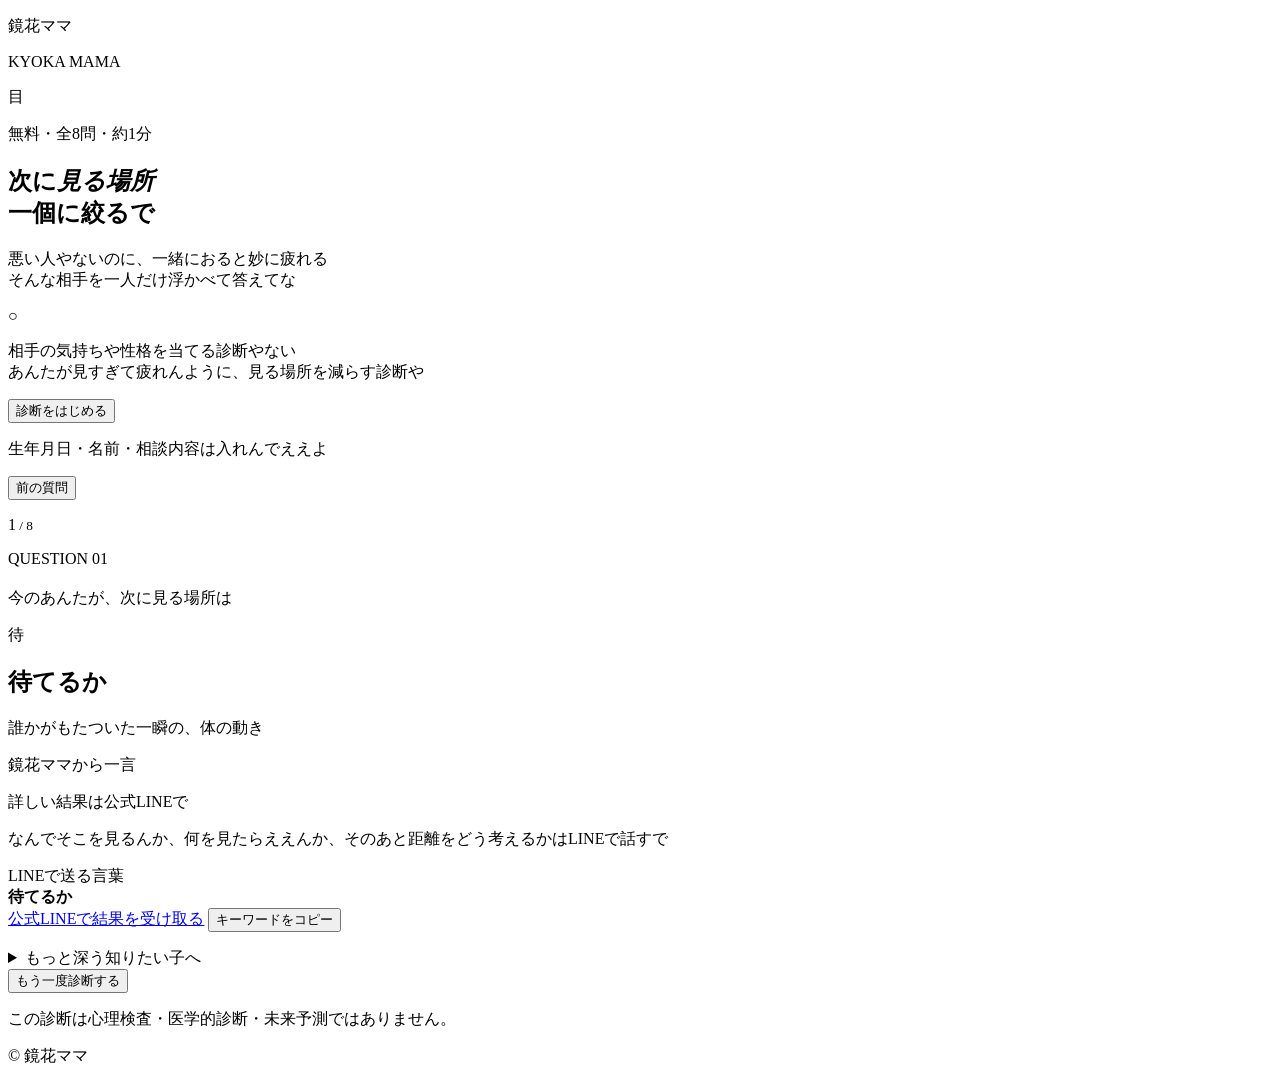
==== index.html @ c2f50af3 "Add diagnosis page" ====
<!doctype html>
<html lang="ja">
<head>
  <meta charset="utf-8">
  <meta name="viewport" content="width=device-width,initial-scale=1,viewport-fit=cover">
  <meta name="theme-color" content="#0d1230">
  <meta name="description" content="悪い人やないのに一緒におると疲れる相手を思い浮かべて、次に見る場所を一つに絞る鏡花ママの無料診断です。">
  <title>鏡花ママの無料診断｜次に見る場所</title>
  <link rel="icon" type="image/svg+xml" href="data:image/svg+xml,%3Csvg xmlns='http://www.w3.org/2000/svg' viewBox='0 0 64 64'%3E%3Crect width='64' height='64' rx='14' fill='%230d1230'/%3E%3Ccircle cx='32' cy='32' r='20' fill='none' stroke='%23dcc98d' stroke-width='3'/%3E%3Ccircle cx='32' cy='32' r='10' fill='none' stroke='%237bd9e5' stroke-width='2'/%3E%3C/svg%3E">
  <link rel="stylesheet" href="styles.css">
</head>
<body>
  <div class="stars" aria-hidden="true"></div>
  <main class="app-shell">
    <header class="brand" aria-label="鏡花ママ">
      <div class="brand-mark" aria-hidden="true"><span></span></div>
      <div>
        <p class="brand-jp">鏡花ママ</p>
        <p class="brand-en">KYOKA MAMA</p>
      </div>
    </header>

    <section id="start" class="screen is-active" aria-labelledby="start-title">
      <div class="hero-ring" aria-hidden="true">
        <div class="ring ring-outer"></div><div class="ring ring-inner"></div><span>目</span>
      </div>
      <p class="eyebrow">無料・全8問・約1分</p>
      <h1 id="start-title">次に<em>見る場所</em><br>一個に絞るで</h1>
      <p class="lead">悪い人やないのに、一緒におると妙に疲れる<br>そんな相手を一人だけ浮かべて答えてな</p>
      <div class="notice"><span aria-hidden="true">○</span><p>相手の気持ちや性格を当てる診断やない<br>あんたが見すぎて疲れんように、見る場所を減らす診断や</p></div>
      <button id="start-button" class="primary-button" type="button">診断をはじめる</button>
      <p class="privacy-note">生年月日・名前・相談内容は入れんでええよ</p>
    </section>

    <section id="quiz" class="screen" aria-live="polite" aria-labelledby="question-title">
      <div class="quiz-top">
        <button id="back-button" class="back-button" type="button">前の質問</button>
        <p><span id="question-number">1</span><small> / 8</small></p>
      </div>
      <div class="progress" role="progressbar" aria-valuemin="1" aria-valuemax="8" aria-valuenow="1"><span id="progress-bar"></span></div>
      <p id="question-label" class="eyebrow">QUESTION 01</p>
      <h2 id="question-title"></h2>
      <div id="options" class="options"></div>
    </section>

    <section id="result" class="screen" aria-labelledby="result-title">
      <p class="eyebrow">今のあんたが、次に見る場所は</p>
      <div id="result-symbol" class="result-symbol" aria-hidden="true">待</div>
      <h2 id="result-title">待てるか</h2>
      <p id="result-subtitle" class="result-subtitle">誰かがもたついた一瞬の、体の動き</p>
      <div class="result-card">
        <p class="card-label">鏡花ママから一言</p>
        <p id="result-preview"></p>
      </div>
      <div class="line-panel">
        <p class="line-kicker">詳しい結果は公式LINEで</p>
        <p>なんでそこを見るんか、何を見たらええんか、そのあと距離をどう考えるかはLINEで話すで</p>
        <div class="keyword-box">LINEで送る言葉<br><strong id="result-keyword">待てるか</strong></div>
        <a id="line-link" class="line-button" href="https://lin.ee/8yc44Z8" target="_blank" rel="noopener">公式LINEで結果を受け取る</a>
        <button id="copy-keyword" class="text-button" type="button">キーワードをコピー</button>
        <p id="copy-status" class="copy-status" aria-live="polite"></p>
      </div>
      <details class="paid-info">
        <summary>もっと深う知りたい子へ</summary>
        <div>
          <p>相手とのことだけやのうて、あんた自身が繰り返してる流れや、守ってきたものまで一緒に整理する本鑑定もあるで</p>
          <dl>
            <div><dt>初回</dt><dd>5,500円／11,000円</dd></div>
            <div><dt>通常・2回目以降</dt><dd>11,000円／22,000円</dd></div>
          </dl>
          <p class="small-note">内容とコースの違いは公式LINEで案内するで<br>本鑑定のあとは、あんただけの鑑定書PDFを送るからな</p>
        </div>
      </details>
      <button id="retry-button" class="retry-button" type="button">もう一度診断する</button>
      <p class="disclaimer">この診断は心理検査・医学的診断・未来予測ではありません。</p>
    </section>
  </main>
  <footer>© 鏡花ママ</footer>
  <script src="app.js"></script>
</body>
</html>
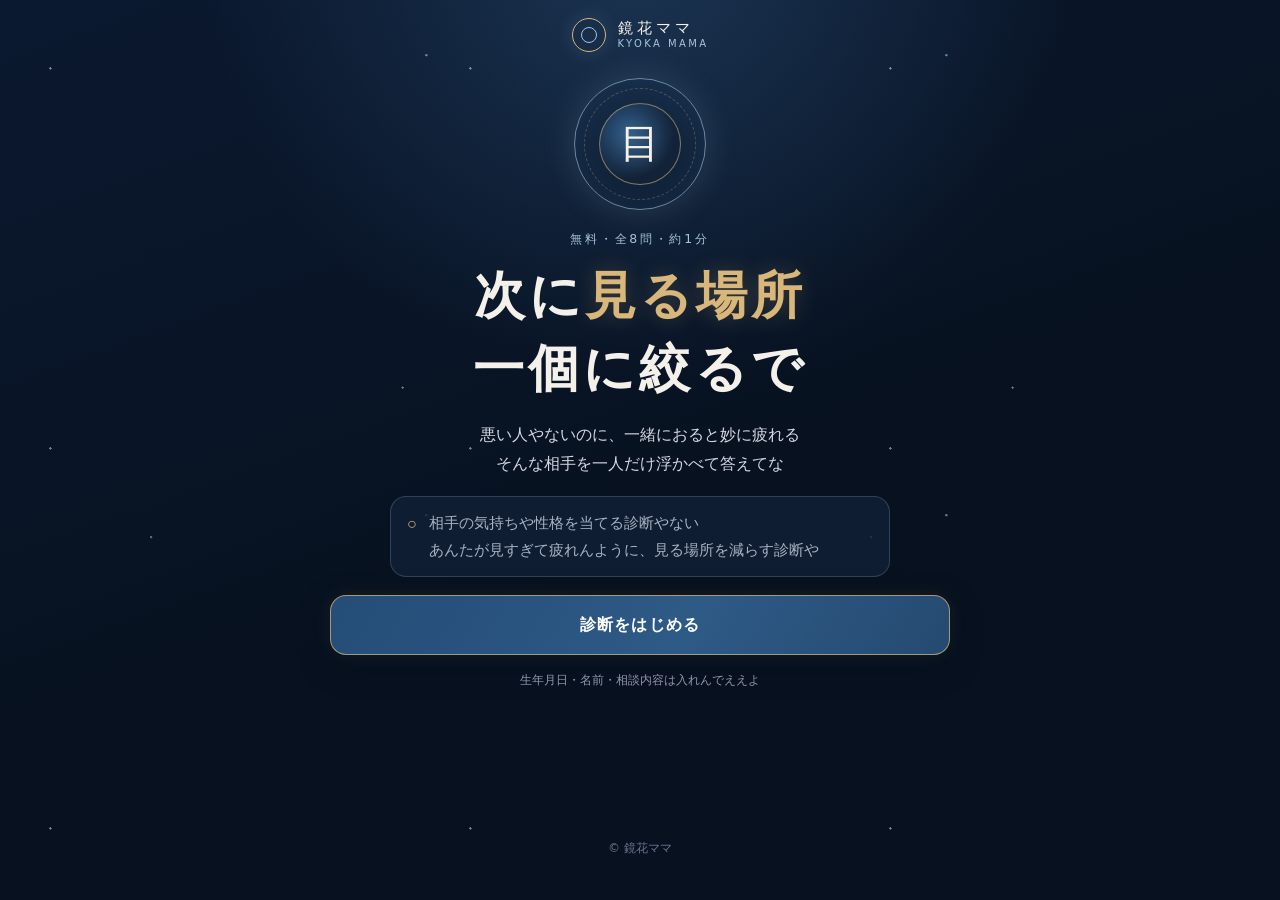
==== commit be4ff5c9: "Keep diagnosis out of search results" ====
--- a/index.html
+++ b/index.html
@@ -3,6 +3,8 @@
 <head>
   <meta charset="utf-8">
   <meta name="viewport" content="width=device-width,initial-scale=1,viewport-fit=cover">
+  <meta name="robots" content="noindex,nofollow,noarchive,nosnippet,noimageindex">
+  <meta name="googlebot" content="noindex,nofollow,noarchive,nosnippet,noimageindex">
   <meta name="theme-color" content="#0d1230">
   <meta name="description" content="悪い人やないのに一緒におると疲れる相手を思い浮かべて、次に見る場所を一つに絞る鏡花ママの無料診断です。">
   <title>鏡花ママの無料診断｜次に見る場所</title>
--- a/styles.css
+++ b/styles.css
@@ -0,0 +1,16 @@
+:root{
+  --night:#07111f;--night-2:#0b1930;--panel:#122238;--panel-2:#1b2c45;
+  --moon:#f4f1ea;--muted:#a8b3c2;--gold:#d9b679;--aqua:#a8c4da;
+  --violet:#2e5a86;--line:#06c755;--border:rgba(168,196,218,.22);
+  color-scheme:dark;font-family:"Hiragino Mincho ProN","Yu Mincho",YuMincho,"Noto Serif JP",serif;
+}
+*{box-sizing:border-box}html{min-height:100%;background:var(--night)}body{margin:0;min-height:100vh;color:var(--moon);background:radial-gradient(circle at 50% -5%,#1b3452 0,transparent 38%),linear-gradient(160deg,var(--night-2),var(--night) 58%);font-size:16px;line-height:1.8;overflow-x:hidden}
+button,a{font:inherit}button{color:inherit}.stars{position:fixed;inset:0;pointer-events:none;opacity:.46;background-image:radial-gradient(circle at 12% 18%,#fff 0 1px,transparent 1.4px),radial-gradient(circle at 82% 12%,#a5f5ff 0 1px,transparent 1.5px),radial-gradient(circle at 66% 68%,#fff 0 .8px,transparent 1.4px),radial-gradient(circle at 21% 79%,#dcc98d 0 1px,transparent 1.5px);background-size:420px 380px,520px 460px,610px 570px,720px 680px}
+.app-shell{position:relative;width:min(100% - 32px,620px);margin:0 auto;min-height:calc(100vh - 62px);padding:18px 0 64px}.brand{display:flex;align-items:center;justify-content:center;gap:12px;margin-bottom:26px}.brand-mark{width:34px;height:34px;border:1px solid var(--gold);border-radius:50%;display:grid;place-items:center;box-shadow:0 0 20px rgba(168,196,218,.16)}.brand-mark span{width:16px;height:16px;border:1px solid var(--aqua);border-radius:50%}.brand p{margin:0;line-height:1.25}.brand-jp{font-size:15px;letter-spacing:.28em}.brand-en{font-family:ui-sans-serif,system-ui,sans-serif;font-size:10px;letter-spacing:.24em;color:var(--aqua)}
+.screen{display:none;animation:rise .5s ease both}.screen.is-active{display:block}@keyframes rise{from{opacity:0;transform:translateY(10px)}to{opacity:1;transform:none}}
+#start{text-align:center}.hero-ring{position:relative;width:132px;height:132px;margin:0 auto 18px;display:grid;place-items:center}.ring{position:absolute;border-radius:50%}.ring-outer{inset:0;border:1px solid rgba(168,196,218,.62);box-shadow:0 0 34px rgba(168,196,218,.16),inset 0 0 24px rgba(46,90,134,.18)}.ring-outer:before{content:"";position:absolute;inset:9px;border:1px dashed rgba(217,182,121,.3);border-radius:50%}.ring-inner{inset:25px;background:radial-gradient(circle at 35% 35%,#2e5a86,#122238 64%);border:1px solid rgba(217,182,121,.56)}.hero-ring span{position:relative;font-size:40px;color:var(--moon);text-shadow:0 0 20px rgba(255,255,255,.2)}.eyebrow{font-family:ui-sans-serif,system-ui,sans-serif;color:var(--aqua);letter-spacing:.22em;font-size:.78rem;margin:0 0 10px;text-transform:uppercase}h1,h2{font-weight:600;line-height:1.42;letter-spacing:.08em;margin:0}h1{font-size:clamp(2rem,8vw,3.2rem)}h1 em{font-style:normal;color:var(--gold);text-shadow:0 0 22px rgba(217,182,121,.24)}.lead{max-width:510px;margin:15px auto;color:#d6d7e3}.notice{display:flex;text-align:left;gap:12px;max-width:500px;margin:18px auto;padding:13px 16px;border:1px solid var(--border);background:rgba(18,34,56,.76);border-radius:16px}.notice span{color:var(--gold)}.notice p{margin:0;font-size:.92rem;color:var(--muted)}
+.primary-button,.line-button{display:flex;align-items:center;justify-content:center;width:100%;min-height:60px;border:1px solid rgba(217,182,121,.72);border-radius:16px;background:linear-gradient(120deg,#244d77,#2e5a86 58%,#254a70);box-shadow:0 10px 32px rgba(5,15,31,.42),0 0 20px rgba(217,182,121,.1);color:white;font-weight:700;letter-spacing:.08em;text-decoration:none;cursor:pointer;transition:transform .2s,filter .2s}.primary-button:hover,.line-button:hover{transform:translateY(-2px);filter:brightness(1.08)}.privacy-note{font-family:ui-sans-serif,system-ui,sans-serif;font-size:.78rem;color:#9296ae;margin-top:14px}
+.quiz-top{display:flex;justify-content:space-between;align-items:center;margin:14px 0 10px}.quiz-top p{font-family:ui-sans-serif,system-ui,sans-serif;font-size:1.45rem;margin:0}.quiz-top small{font-size:.85rem;color:var(--muted)}.back-button,.text-button,.retry-button{border:0;background:none;cursor:pointer;color:var(--muted);text-decoration:underline;text-underline-offset:4px}.progress{height:5px;background:rgba(255,255,255,.1);border-radius:99px;overflow:hidden;margin:0 0 34px}.progress span{display:block;height:100%;width:12.5%;background:linear-gradient(90deg,var(--aqua),var(--gold));border-radius:inherit;transition:width .35s ease}#quiz h2{font-size:clamp(1.45rem,5.5vw,2rem);margin:0 0 28px}.options{display:grid;gap:12px}.option{display:grid;grid-template-columns:38px 1fr;gap:10px;align-items:center;text-align:left;width:100%;min-height:68px;padding:12px 17px;border-radius:15px;border:1px solid var(--border);background:rgba(18,34,56,.82);cursor:pointer;transition:border-color .2s,background .2s,transform .2s}.option:hover,.option:focus-visible{border-color:var(--gold);background:rgba(27,44,69,.96);transform:translateY(-1px);outline:none}.option-letter{width:30px;height:30px;display:grid;place-items:center;border:1px solid rgba(217,182,121,.62);border-radius:50%;font-family:ui-sans-serif,system-ui,sans-serif;color:var(--gold)}.option-text{font-family:"Hiragino Kaku Gothic ProN","Yu Gothic",sans-serif;line-height:1.55}
+#result{text-align:center}.result-symbol{width:116px;height:116px;margin:10px auto 18px;display:grid;place-items:center;border:1px solid var(--gold);border-radius:50%;font-size:42px;background:radial-gradient(circle,#254a70,#122238 70%);box-shadow:0 0 28px rgba(217,182,121,.18)}#result h2{font-size:clamp(2rem,8vw,2.8rem)}.result-subtitle{color:var(--aqua);margin:8px 0 26px}.result-card,.line-panel,.paid-info{border:1px solid var(--border);background:rgba(18,34,56,.86);border-radius:18px;text-align:left}.result-card{padding:22px;margin:0 0 18px}.card-label,.line-kicker{color:var(--gold);font-weight:700;margin:0 0 8px}.result-card p:last-child{margin:0}.line-panel{padding:24px;margin:0 0 16px}.line-panel>p{margin-top:0}.keyword-box{text-align:center;padding:13px;border:1px dashed rgba(217,182,121,.48);border-radius:12px;margin:18px 0}.keyword-box strong{font-size:1.25rem;color:var(--gold)}.line-button{background:linear-gradient(120deg,#00a94b,var(--line));border-color:#66ea99;box-shadow:0 10px 28px rgba(6,199,85,.18)}.text-button{display:block;margin:14px auto 0}.copy-status{min-height:1.6em;margin:4px 0 0!important;text-align:center;font-size:.83rem;color:var(--aqua)}.paid-info{margin:16px 0;text-align:left;overflow:hidden}.paid-info summary{cursor:pointer;padding:18px 20px;color:var(--gold);font-weight:700}.paid-info>div{padding:0 20px 20px}.paid-info dl{margin:16px 0}.paid-info dl div{display:flex;justify-content:space-between;gap:20px;padding:9px 0;border-bottom:1px solid var(--border)}.paid-info dt,.paid-info dd{margin:0}.small-note,.disclaimer{font-size:.82rem;color:var(--muted)}.retry-button{margin-top:22px}.disclaimer{margin-top:28px}footer{text-align:center;color:#6f738f;font-size:.75rem;padding:0 16px 22px;font-family:ui-sans-serif,system-ui,sans-serif}
+@media (max-width:480px){.app-shell{width:min(100% - 24px,620px);padding-top:18px}.brand{margin-bottom:30px}.hero-ring{width:132px;height:132px}.primary-button,.line-button{min-height:56px}.paid-info dl div{display:block}.paid-info dd{margin-top:2px}}
+@media (prefers-reduced-motion:reduce){*,*:before,*:after{scroll-behavior:auto!important;animation:none!important;transition:none!important}}
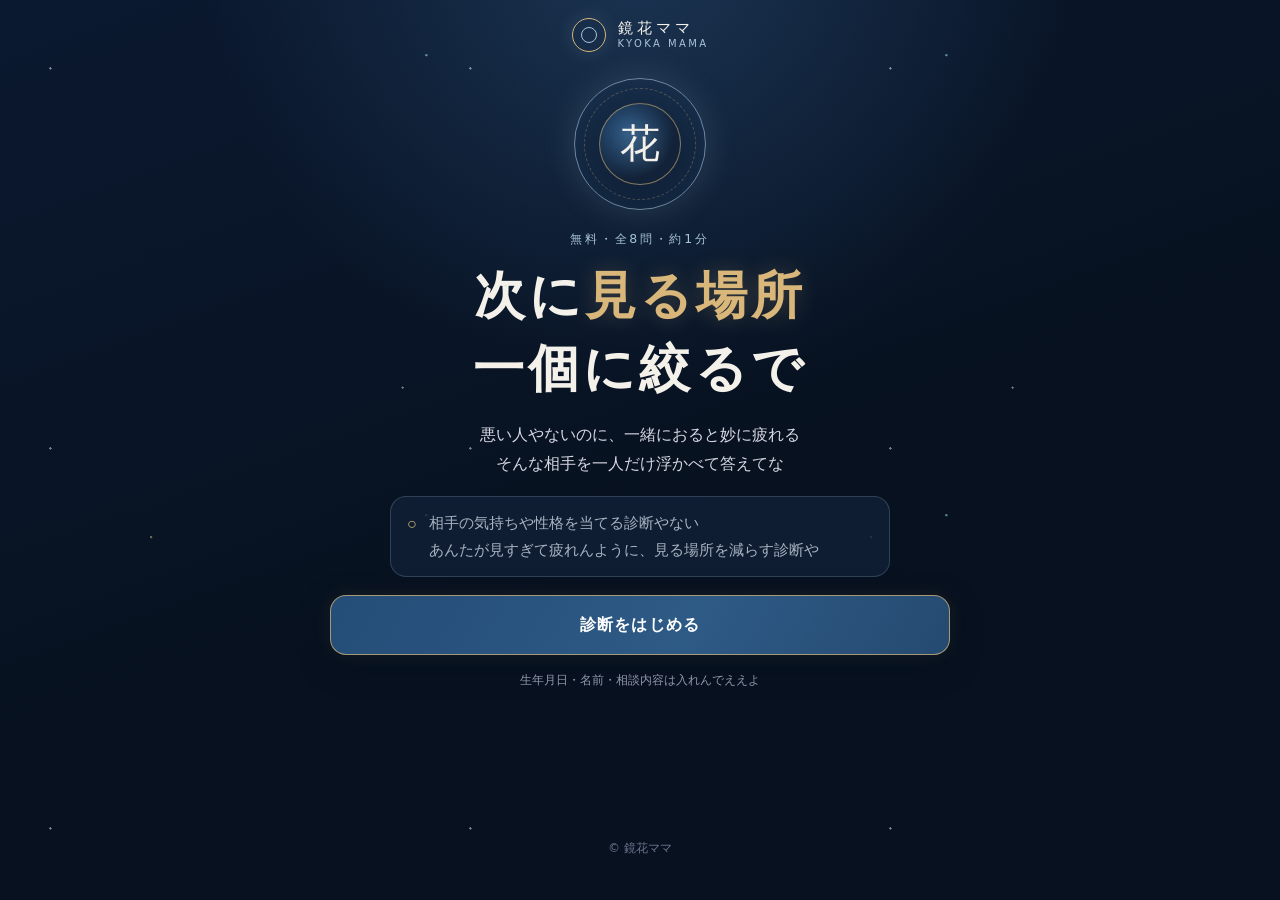
==== commit 9391f97c: "Replace eye-like emblem with softer flower mark" ====
--- a/index.html
+++ b/index.html
@@ -24,7 +24,7 @@
 
     <section id="start" class="screen is-active" aria-labelledby="start-title">
       <div class="hero-ring" aria-hidden="true">
-        <div class="ring ring-outer"></div><div class="ring ring-inner"></div><span>目</span>
+        <div class="ring ring-outer"></div><div class="ring ring-inner"></div><span>花</span>
       </div>
       <p class="eyebrow">無料・全8問・約1分</p>
       <h1 id="start-title">次に<em>見る場所</em><br>一個に絞るで</h1>
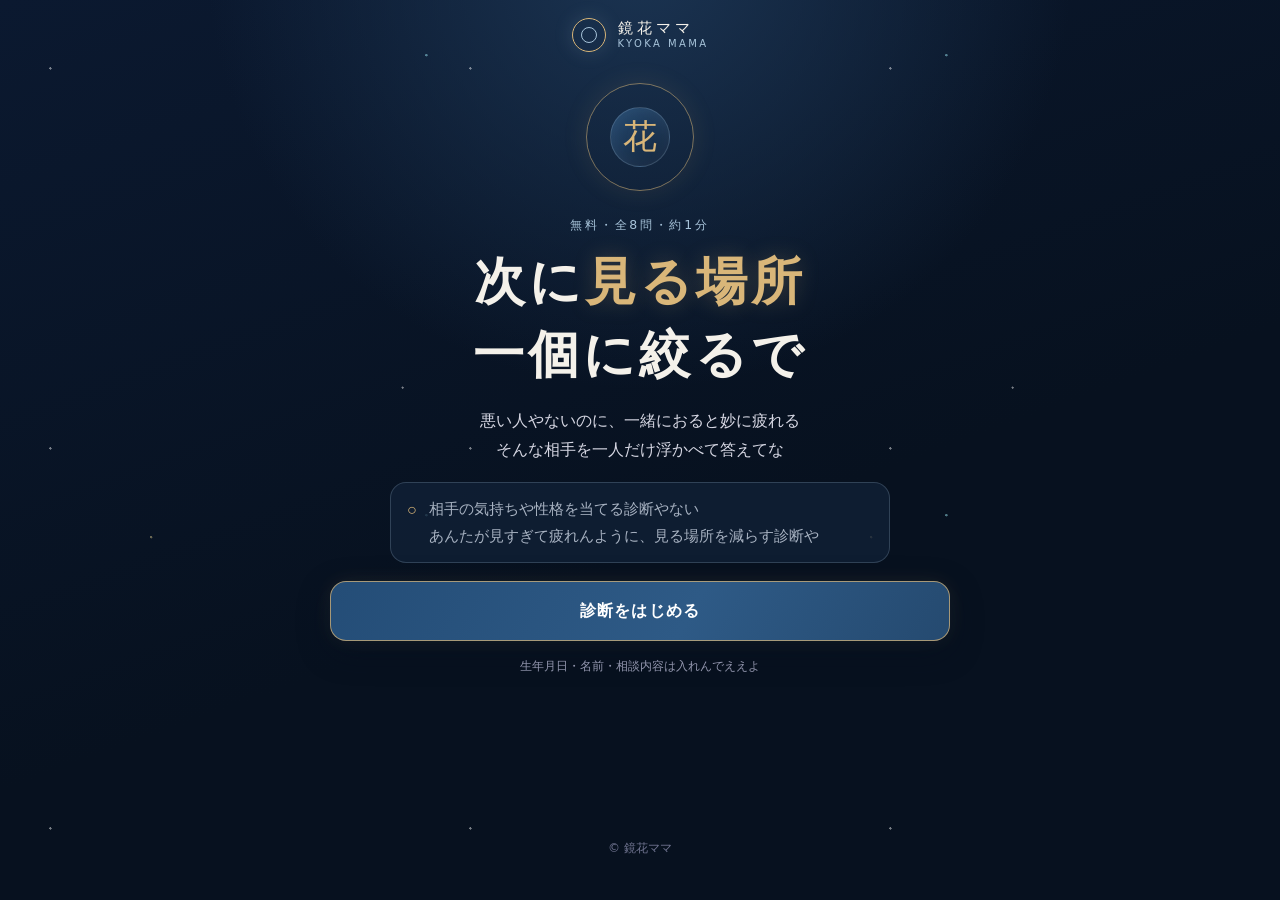
==== commit 5db2408a: "料金表を削除" ====
--- a/index.html
+++ b/index.html
@@ -66,10 +66,6 @@
         <summary>もっと深う知りたい子へ</summary>
         <div>
           <p>相手とのことだけやのうて、あんた自身が繰り返してる流れや、守ってきたものまで一緒に整理する本鑑定もあるで</p>
-          <dl>
-            <div><dt>初回</dt><dd>5,500円／11,000円</dd></div>
-            <div><dt>通常・2回目以降</dt><dd>11,000円／22,000円</dd></div>
-          </dl>
           <p class="small-note">内容とコースの違いは公式LINEで案内するで<br>本鑑定のあとは、あんただけの鑑定書PDFを送るからな</p>
         </div>
       </details>
--- a/styles.css
+++ b/styles.css
@@ -8,9 +8,9 @@
 button,a{font:inherit}button{color:inherit}.stars{position:fixed;inset:0;pointer-events:none;opacity:.46;background-image:radial-gradient(circle at 12% 18%,#fff 0 1px,transparent 1.4px),radial-gradient(circle at 82% 12%,#a5f5ff 0 1px,transparent 1.5px),radial-gradient(circle at 66% 68%,#fff 0 .8px,transparent 1.4px),radial-gradient(circle at 21% 79%,#dcc98d 0 1px,transparent 1.5px);background-size:420px 380px,520px 460px,610px 570px,720px 680px}
 .app-shell{position:relative;width:min(100% - 32px,620px);margin:0 auto;min-height:calc(100vh - 62px);padding:18px 0 64px}.brand{display:flex;align-items:center;justify-content:center;gap:12px;margin-bottom:26px}.brand-mark{width:34px;height:34px;border:1px solid var(--gold);border-radius:50%;display:grid;place-items:center;box-shadow:0 0 20px rgba(168,196,218,.16)}.brand-mark span{width:16px;height:16px;border:1px solid var(--aqua);border-radius:50%}.brand p{margin:0;line-height:1.25}.brand-jp{font-size:15px;letter-spacing:.28em}.brand-en{font-family:ui-sans-serif,system-ui,sans-serif;font-size:10px;letter-spacing:.24em;color:var(--aqua)}
 .screen{display:none;animation:rise .5s ease both}.screen.is-active{display:block}@keyframes rise{from{opacity:0;transform:translateY(10px)}to{opacity:1;transform:none}}
-#start{text-align:center}.hero-ring{position:relative;width:132px;height:132px;margin:0 auto 18px;display:grid;place-items:center}.ring{position:absolute;border-radius:50%}.ring-outer{inset:0;border:1px solid rgba(168,196,218,.62);box-shadow:0 0 34px rgba(168,196,218,.16),inset 0 0 24px rgba(46,90,134,.18)}.ring-outer:before{content:"";position:absolute;inset:9px;border:1px dashed rgba(217,182,121,.3);border-radius:50%}.ring-inner{inset:25px;background:radial-gradient(circle at 35% 35%,#2e5a86,#122238 64%);border:1px solid rgba(217,182,121,.56)}.hero-ring span{position:relative;font-size:40px;color:var(--moon);text-shadow:0 0 20px rgba(255,255,255,.2)}.eyebrow{font-family:ui-sans-serif,system-ui,sans-serif;color:var(--aqua);letter-spacing:.22em;font-size:.78rem;margin:0 0 10px;text-transform:uppercase}h1,h2{font-weight:600;line-height:1.42;letter-spacing:.08em;margin:0}h1{font-size:clamp(2rem,8vw,3.2rem)}h1 em{font-style:normal;color:var(--gold);text-shadow:0 0 22px rgba(217,182,121,.24)}.lead{max-width:510px;margin:15px auto;color:#d6d7e3}.notice{display:flex;text-align:left;gap:12px;max-width:500px;margin:18px auto;padding:13px 16px;border:1px solid var(--border);background:rgba(18,34,56,.76);border-radius:16px}.notice span{color:var(--gold)}.notice p{margin:0;font-size:.92rem;color:var(--muted)}
+#start{text-align:center}.hero-ring{position:relative;width:118px;height:118px;margin:0 auto 18px;display:grid;place-items:center}.ring{position:absolute;border-radius:50%}.ring-outer{inset:5px;border:1px solid rgba(217,182,121,.55);box-shadow:0 0 26px rgba(217,182,121,.1)}.ring-outer:before{content:none}.ring-inner{inset:29px;background:linear-gradient(145deg,rgba(46,90,134,.7),rgba(18,34,56,.78));border:1px solid rgba(168,196,218,.25);box-shadow:inset 0 0 18px rgba(168,196,218,.08)}.hero-ring span{position:relative;font-size:34px;color:var(--gold);text-shadow:none}.eyebrow{font-family:ui-sans-serif,system-ui,sans-serif;color:var(--aqua);letter-spacing:.22em;font-size:.78rem;margin:0 0 10px;text-transform:uppercase}h1,h2{font-weight:600;line-height:1.42;letter-spacing:.08em;margin:0}h1{font-size:clamp(2rem,8vw,3.2rem)}h1 em{font-style:normal;color:var(--gold);text-shadow:0 0 22px rgba(217,182,121,.24)}.lead{max-width:510px;margin:15px auto;color:#d6d7e3}.notice{display:flex;text-align:left;gap:12px;max-width:500px;margin:18px auto;padding:13px 16px;border:1px solid var(--border);background:rgba(18,34,56,.76);border-radius:16px}.notice span{color:var(--gold)}.notice p{margin:0;font-size:.92rem;color:var(--muted)}
 .primary-button,.line-button{display:flex;align-items:center;justify-content:center;width:100%;min-height:60px;border:1px solid rgba(217,182,121,.72);border-radius:16px;background:linear-gradient(120deg,#244d77,#2e5a86 58%,#254a70);box-shadow:0 10px 32px rgba(5,15,31,.42),0 0 20px rgba(217,182,121,.1);color:white;font-weight:700;letter-spacing:.08em;text-decoration:none;cursor:pointer;transition:transform .2s,filter .2s}.primary-button:hover,.line-button:hover{transform:translateY(-2px);filter:brightness(1.08)}.privacy-note{font-family:ui-sans-serif,system-ui,sans-serif;font-size:.78rem;color:#9296ae;margin-top:14px}
 .quiz-top{display:flex;justify-content:space-between;align-items:center;margin:14px 0 10px}.quiz-top p{font-family:ui-sans-serif,system-ui,sans-serif;font-size:1.45rem;margin:0}.quiz-top small{font-size:.85rem;color:var(--muted)}.back-button,.text-button,.retry-button{border:0;background:none;cursor:pointer;color:var(--muted);text-decoration:underline;text-underline-offset:4px}.progress{height:5px;background:rgba(255,255,255,.1);border-radius:99px;overflow:hidden;margin:0 0 34px}.progress span{display:block;height:100%;width:12.5%;background:linear-gradient(90deg,var(--aqua),var(--gold));border-radius:inherit;transition:width .35s ease}#quiz h2{font-size:clamp(1.45rem,5.5vw,2rem);margin:0 0 28px}.options{display:grid;gap:12px}.option{display:grid;grid-template-columns:38px 1fr;gap:10px;align-items:center;text-align:left;width:100%;min-height:68px;padding:12px 17px;border-radius:15px;border:1px solid var(--border);background:rgba(18,34,56,.82);cursor:pointer;transition:border-color .2s,background .2s,transform .2s}.option:hover,.option:focus-visible{border-color:var(--gold);background:rgba(27,44,69,.96);transform:translateY(-1px);outline:none}.option-letter{width:30px;height:30px;display:grid;place-items:center;border:1px solid rgba(217,182,121,.62);border-radius:50%;font-family:ui-sans-serif,system-ui,sans-serif;color:var(--gold)}.option-text{font-family:"Hiragino Kaku Gothic ProN","Yu Gothic",sans-serif;line-height:1.55}
 #result{text-align:center}.result-symbol{width:116px;height:116px;margin:10px auto 18px;display:grid;place-items:center;border:1px solid var(--gold);border-radius:50%;font-size:42px;background:radial-gradient(circle,#254a70,#122238 70%);box-shadow:0 0 28px rgba(217,182,121,.18)}#result h2{font-size:clamp(2rem,8vw,2.8rem)}.result-subtitle{color:var(--aqua);margin:8px 0 26px}.result-card,.line-panel,.paid-info{border:1px solid var(--border);background:rgba(18,34,56,.86);border-radius:18px;text-align:left}.result-card{padding:22px;margin:0 0 18px}.card-label,.line-kicker{color:var(--gold);font-weight:700;margin:0 0 8px}.result-card p:last-child{margin:0}.line-panel{padding:24px;margin:0 0 16px}.line-panel>p{margin-top:0}.keyword-box{text-align:center;padding:13px;border:1px dashed rgba(217,182,121,.48);border-radius:12px;margin:18px 0}.keyword-box strong{font-size:1.25rem;color:var(--gold)}.line-button{background:linear-gradient(120deg,#00a94b,var(--line));border-color:#66ea99;box-shadow:0 10px 28px rgba(6,199,85,.18)}.text-button{display:block;margin:14px auto 0}.copy-status{min-height:1.6em;margin:4px 0 0!important;text-align:center;font-size:.83rem;color:var(--aqua)}.paid-info{margin:16px 0;text-align:left;overflow:hidden}.paid-info summary{cursor:pointer;padding:18px 20px;color:var(--gold);font-weight:700}.paid-info>div{padding:0 20px 20px}.paid-info dl{margin:16px 0}.paid-info dl div{display:flex;justify-content:space-between;gap:20px;padding:9px 0;border-bottom:1px solid var(--border)}.paid-info dt,.paid-info dd{margin:0}.small-note,.disclaimer{font-size:.82rem;color:var(--muted)}.retry-button{margin-top:22px}.disclaimer{margin-top:28px}footer{text-align:center;color:#6f738f;font-size:.75rem;padding:0 16px 22px;font-family:ui-sans-serif,system-ui,sans-serif}
-@media (max-width:480px){.app-shell{width:min(100% - 24px,620px);padding-top:18px}.brand{margin-bottom:30px}.hero-ring{width:132px;height:132px}.primary-button,.line-button{min-height:56px}.paid-info dl div{display:block}.paid-info dd{margin-top:2px}}
+@media (max-width:480px){.app-shell{width:min(100% - 24px,620px);padding-top:18px}.brand{margin-bottom:30px}.hero-ring{width:118px;height:118px}.primary-button,.line-button{min-height:56px}.paid-info dl div{display:block}.paid-info dd{margin-top:2px}}
 @media (prefers-reduced-motion:reduce){*,*:before,*:after{scroll-behavior:auto!important;animation:none!important;transition:none!important}}
